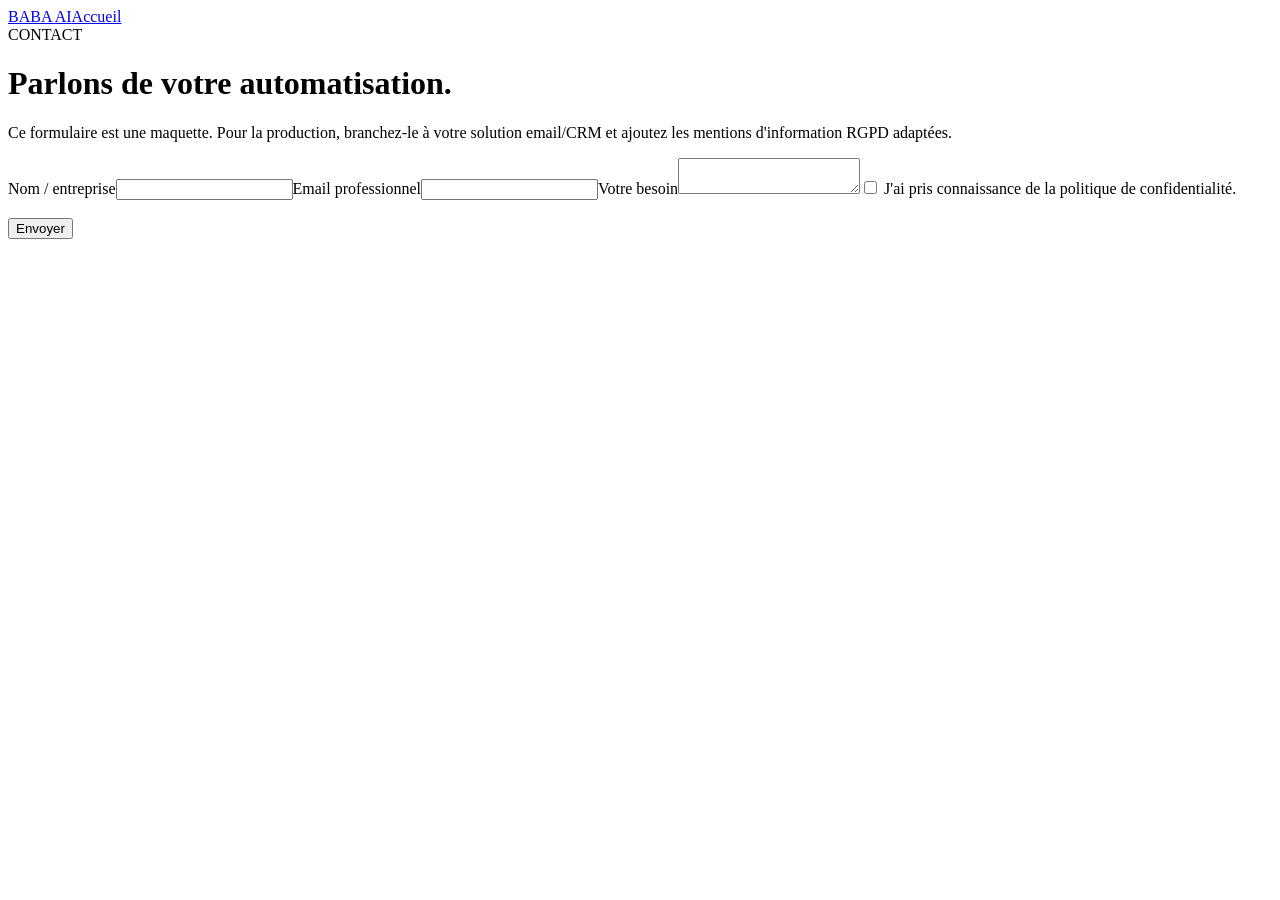
==== contact.html @ d152e8cc "Add files via upload" ====
<!doctype html><html lang="fr"><head><meta charset="utf-8"><meta name="viewport" content="width=device-width,initial-scale=1"><title>Contact — BABA AI</title><link rel="stylesheet" href="assets/style.css"></head><body><header class="nav"><a class="logo" href="index.html">BABA <span>AI</span></a><a class="btn small" href="index.html">Accueil</a></header><main class="legal"><div class="eyebrow">CONTACT</div><h1>Parlons de votre automatisation.</h1><p>Ce formulaire est une maquette. Pour la production, branchez-le à votre solution email/CRM et ajoutez les mentions d'information RGPD adaptées.</p><form class="contact-form" action="#" method="post"><label>Nom / entreprise</label><input required name="name"><label>Email professionnel</label><input required type="email" name="email"><label>Votre besoin</label><textarea required name="message"></textarea><label><input type="checkbox" required> J'ai pris connaissance de la politique de confidentialité.</label><br><br><button class="btn" type="submit">Envoyer</button></form></main></body></html>
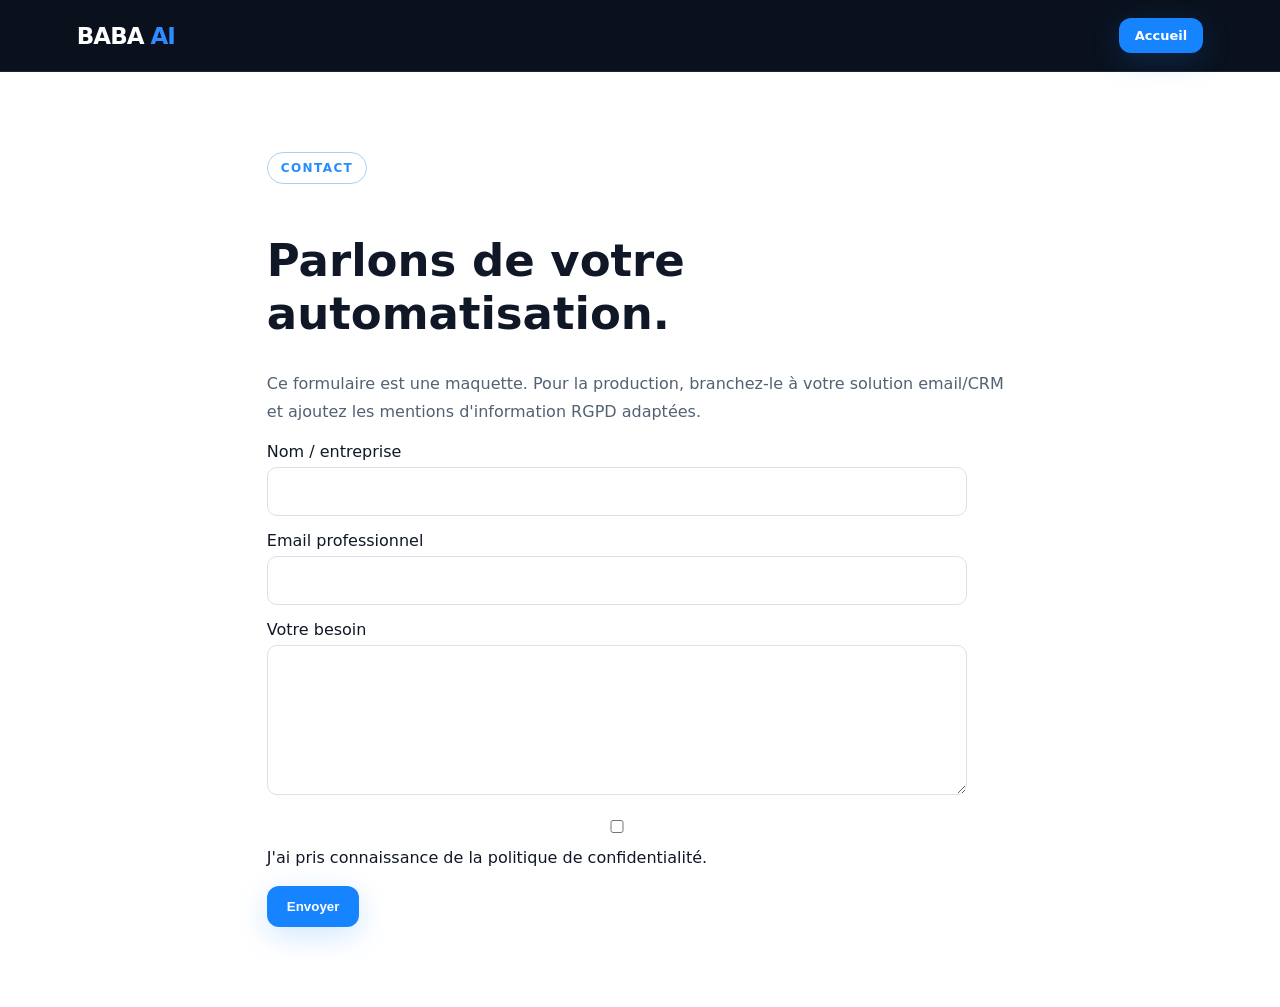
==== commit e0d14552: "Update contact.html" ====
--- a/contact.html
+++ b/contact.html
@@ -1 +1 @@
-<!doctype html><html lang="fr"><head><meta charset="utf-8"><meta name="viewport" content="width=device-width,initial-scale=1"><title>Contact — BABA AI</title><link rel="stylesheet" href="assets/style.css"></head><body><header class="nav"><a class="logo" href="index.html">BABA <span>AI</span></a><a class="btn small" href="index.html">Accueil</a></header><main class="legal"><div class="eyebrow">CONTACT</div><h1>Parlons de votre automatisation.</h1><p>Ce formulaire est une maquette. Pour la production, branchez-le à votre solution email/CRM et ajoutez les mentions d'information RGPD adaptées.</p><form class="contact-form" action="#" method="post"><label>Nom / entreprise</label><input required name="name"><label>Email professionnel</label><input required type="email" name="email"><label>Votre besoin</label><textarea required name="message"></textarea><label><input type="checkbox" required> J'ai pris connaissance de la politique de confidentialité.</label><br><br><button class="btn" type="submit">Envoyer</button></form></main></body></html>
+<!doctype html><html lang="fr"><head><meta charset="utf-8"><meta name="viewport" content="width=device-width,initial-scale=1"><title>Contact — AutonomIA</title><link rel="stylesheet" href="assets/style.css"></head><body><header class="nav"><a class="logo" href="index.html">BABA <span>AI</span></a><a class="btn small" href="index.html">Accueil</a></header><main class="legal"><div class="eyebrow">CONTACT</div><h1>Parlons de votre automatisation.</h1><p>Ce formulaire est une maquette. Pour la production, branchez-le à votre solution email/CRM et ajoutez les mentions d'information RGPD adaptées.</p><form class="contact-form" action="#" method="post"><label>Nom / entreprise</label><input required name="name"><label>Email professionnel</label><input required type="email" name="email"><label>Votre besoin</label><textarea required name="message"></textarea><label><input type="checkbox" required> J'ai pris connaissance de la politique de confidentialité.</label><br><br><button class="btn" type="submit">Envoyer</button></form></main></body></html>
--- a/assets/style.css
+++ b/assets/style.css
@@ -0,0 +1 @@
+*{box-sizing:border-box}html{scroll-behavior:smooth}body{margin:0;font-family:Inter,ui-sans-serif,system-ui,-apple-system,Segoe UI,sans-serif;color:#101827;background:#fff}a{text-decoration:none;color:inherit}.nav{height:72px;display:flex;align-items:center;justify-content:space-between;padding:0 6%;background:#0a111d;color:#fff;position:sticky;top:0;z-index:20;border-bottom:1px solid #182437}.logo{font-size:23px;font-weight:900;letter-spacing:-1px}.logo span{color:#2d8cff}.nav nav{display:flex;gap:28px;font-size:14px;color:#b8c3d4}.nav nav a:hover{color:#fff}.btn{display:inline-flex;align-items:center;justify-content:center;border:0;border-radius:12px;padding:13px 20px;background:#1683ff;color:#fff;font-weight:750;cursor:pointer;box-shadow:0 8px 30px #1683ff33}.btn.small{padding:10px 16px;font-size:13px}.btn.ghost{background:transparent;border:1px solid #5b6c83;box-shadow:none}.btn.full{width:100%}.hero{min-height:650px;padding:75px 8%;display:flex;align-items:center;overflow:hidden;background:radial-gradient(circle at 75% 35%,#15345b 0,#0a111d 38%,#070d16 75%);color:#fff}.hero-copy{width:52%;max-width:700px}.eyebrow,.section-head>span{color:#268dff;font-size:12px;font-weight:850;letter-spacing:1.4px}.eyebrow{display:inline-block;border:1px solid #2a88ef66;border-radius:30px;padding:8px 13px;margin-bottom:20px}.hero h1{font-size:68px;line-height:.98;letter-spacing:-3px;margin:0 0 24px}.hero h1 span{color:#278cff}.hero p{font-size:18px;line-height:1.7;color:#b8c5d8;max-width:650px}.actions{display:flex;gap:12px;margin:30px 0}.trust{display:flex;gap:20px;color:#93a4b9;font-size:12px}.hero-visual{width:48%;height:500px;position:relative;display:grid;place-items:center}.orb{width:300px;height:300px;border-radius:50%;display:grid;place-items:center;color:#6eb8ff;font-size:64px;font-weight:900;background:radial-gradient(circle at 35% 30%,#72c4ff,#1256a4 35%,#071529 70%);box-shadow:0 0 100px #1483ff88, inset 0 0 50px #7cc8ff44}.orbit{position:absolute;border:1px solid #268dff55;border-radius:50%;width:430px;height:180px;transform:rotate(-25deg)}.o2{width:520px;height:250px;transform:rotate(28deg)}.stat{position:absolute;background:#101c2d;border:1px solid #29405e;padding:13px 17px;border-radius:14px;box-shadow:0 15px 40px #0005}.stat b{display:block;font-size:20px;color:#fff}.stat small{color:#93a4b9}.s1{top:80px;right:30px}.s2{bottom:80px;left:20px}.section{padding:90px 8%}.section-head{max-width:760px;margin-bottom:45px}.section-head h2{font-size:42px;letter-spacing:-1.8px;margin:10px 0}.section-head p{color:#64748b;line-height:1.7}.grid{display:grid;grid-template-columns:repeat(3,1fr);gap:18px}.features article{border:1px solid #e4e9f0;border-radius:18px;padding:27px;background:#fff;transition:.2s}.features article:hover{transform:translateY(-3px);box-shadow:0 15px 40px #10213b10}.features i{display:grid;place-items:center;width:44px;height:44px;border-radius:12px;background:#e9f3ff;color:#147cff;font-style:normal;font-size:21px}.features h3{margin:20px 0 8px}.features p,.benefits p,.steps p{color:#64748b;line-height:1.6;font-size:14px}.dark-section{padding:90px 8%;background:#0b1422;color:#fff}.dark-section .section-head p{color:#9eacc0}.benefits{display:grid;grid-template-columns:repeat(4,1fr);gap:20px}.benefits>div{border-top:1px solid #2a3a50;padding-top:20px}.benefits b{color:#2b91ff}.benefits p{color:#9eacc0}.steps{display:grid;grid-template-columns:repeat(3,1fr);gap:35px}.steps em{display:grid;place-items:center;width:46px;height:46px;border-radius:50%;background:#0d80f5;color:#fff;font-style:normal;font-weight:800}.pricing{padding:90px 8%;background:#f6f8fb}.price-grid{display:grid;grid-template-columns:repeat(3,1fr);gap:18px}.price-grid article{background:#fff;border:1px solid #e0e7ef;border-radius:20px;padding:30px;position:relative}.price-grid .popular{border:2px solid #2088ff;box-shadow:0 18px 50px #1683ff16}.popular label{position:absolute;right:18px;top:-13px;background:#1683ff;color:#fff;padding:5px 10px;border-radius:20px;font-size:11px;font-weight:800}.price{font-size:35px;font-weight:900;margin:12px 0}.price small{font-size:13px;color:#748196}.price-grid p,.price-grid li{color:#64748b;font-size:14px;line-height:1.8}.price-grid ul{padding-left:18px;min-height:145px}.micro{text-align:center;color:#8491a4;font-size:11px;margin-top:22px}.faq details{border-bottom:1px solid #e2e8f0;padding:22px 0}.faq summary{cursor:pointer;font-weight:750}.faq details p{color:#64748b;line-height:1.6}.footer-top{background:#09111e;color:#fff;padding:55px 8%;display:grid;grid-template-columns:2fr 1fr 1fr 1.3fr;gap:35px}.footer-top>div{display:flex;flex-direction:column;gap:12px}.footer-top p,.footer-top a{color:#91a0b5;font-size:13px}.footer-top b{color:#fff}.footer-bottom{background:#060c14;color:#7f8ca0;padding:18px 8%;font-size:12px;display:flex;justify-content:space-between}.footer-bottom button{border:0;background:none;color:#7f8ca0;text-decoration:underline;cursor:pointer}.cookie{position:fixed;left:4%;right:4%;bottom:20px;background:#fff;border:1px solid #dce4ee;box-shadow:0 20px 70px #07111d33;border-radius:18px;padding:18px 22px;display:flex;justify-content:space-between;align-items:center;gap:20px;z-index:100}.cookie p{margin:5px 0 0;color:#64748b;font-size:13px}.cookie>div:last-child{display:flex;gap:8px;white-space:nowrap}.legal{max-width:900px;margin:auto;padding:80px 6%}.legal h1{font-size:45px}.legal h2{margin-top:40px}.legal p,.legal li{color:#526174;line-height:1.75}.contact-form{max-width:700px}.contact-form input,.contact-form textarea{width:100%;padding:14px;border:1px solid #d9e1ea;border-radius:10px;margin:6px 0 15px;font:inherit}.contact-form textarea{min-height:150px}@media(max-width:800px){.nav nav{display:none}.hero{padding:55px 7%;display:block}.hero-copy{width:100%}.hero h1{font-size:50px}.hero-visual{width:100%;height:350px}.orb{width:210px;height:210px}.grid,.price-grid,.steps,.benefits{grid-template-columns:1fr}.footer-top{grid-template-columns:1fr 1fr}.cookie{display:block}.cookie>div:last-child{margin-top:12px}.trust{flex-direction:column;gap:7px}}
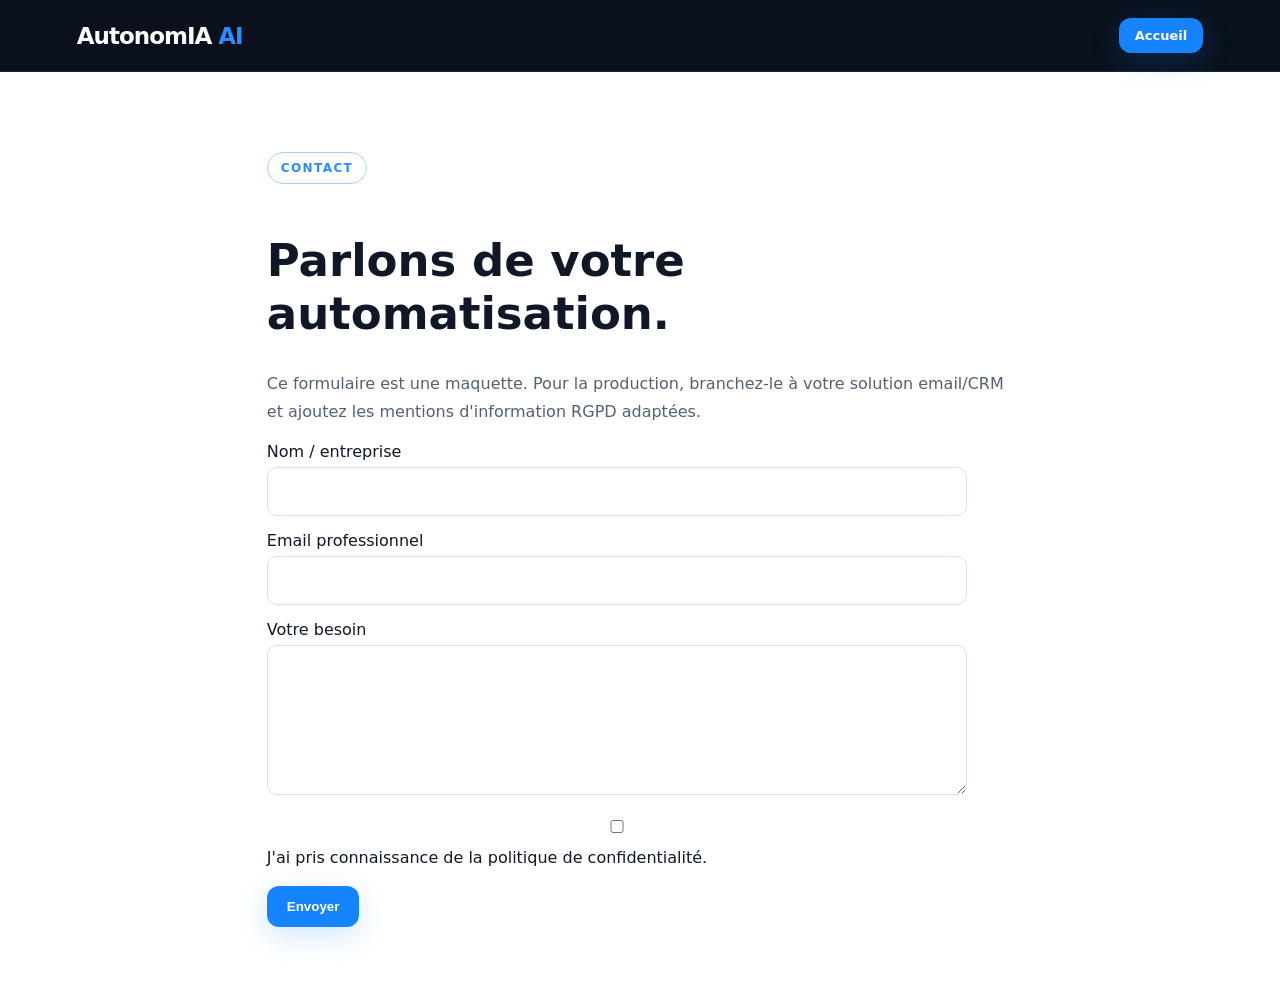
==== commit 2b85dacf: "Update contact.html" ====
--- a/contact.html
+++ b/contact.html
@@ -1 +1 @@
-<!doctype html><html lang="fr"><head><meta charset="utf-8"><meta name="viewport" content="width=device-width,initial-scale=1"><title>Contact — AutonomIA</title><link rel="stylesheet" href="assets/style.css"></head><body><header class="nav"><a class="logo" href="index.html">BABA <span>AI</span></a><a class="btn small" href="index.html">Accueil</a></header><main class="legal"><div class="eyebrow">CONTACT</div><h1>Parlons de votre automatisation.</h1><p>Ce formulaire est une maquette. Pour la production, branchez-le à votre solution email/CRM et ajoutez les mentions d'information RGPD adaptées.</p><form class="contact-form" action="#" method="post"><label>Nom / entreprise</label><input required name="name"><label>Email professionnel</label><input required type="email" name="email"><label>Votre besoin</label><textarea required name="message"></textarea><label><input type="checkbox" required> J'ai pris connaissance de la politique de confidentialité.</label><br><br><button class="btn" type="submit">Envoyer</button></form></main></body></html>
+<!doctype html><html lang="fr"><head><meta charset="utf-8"><meta name="viewport" content="width=device-width,initial-scale=1"><title>Contact — AutonomIA</title><link rel="stylesheet" href="assets/style.css"></head><body><header class="nav"><a class="logo" href="index.html">AutonomIA <span>AI</span></a><a class="btn small" href="index.html">Accueil</a></header><main class="legal"><div class="eyebrow">CONTACT</div><h1>Parlons de votre automatisation.</h1><p>Ce formulaire est une maquette. Pour la production, branchez-le à votre solution email/CRM et ajoutez les mentions d'information RGPD adaptées.</p><form class="contact-form" action="#" method="post"><label>Nom / entreprise</label><input required name="name"><label>Email professionnel</label><input required type="email" name="email"><label>Votre besoin</label><textarea required name="message"></textarea><label><input type="checkbox" required> J'ai pris connaissance de la politique de confidentialité.</label><br><br><button class="btn" type="submit">Envoyer</button></form></main></body></html>
